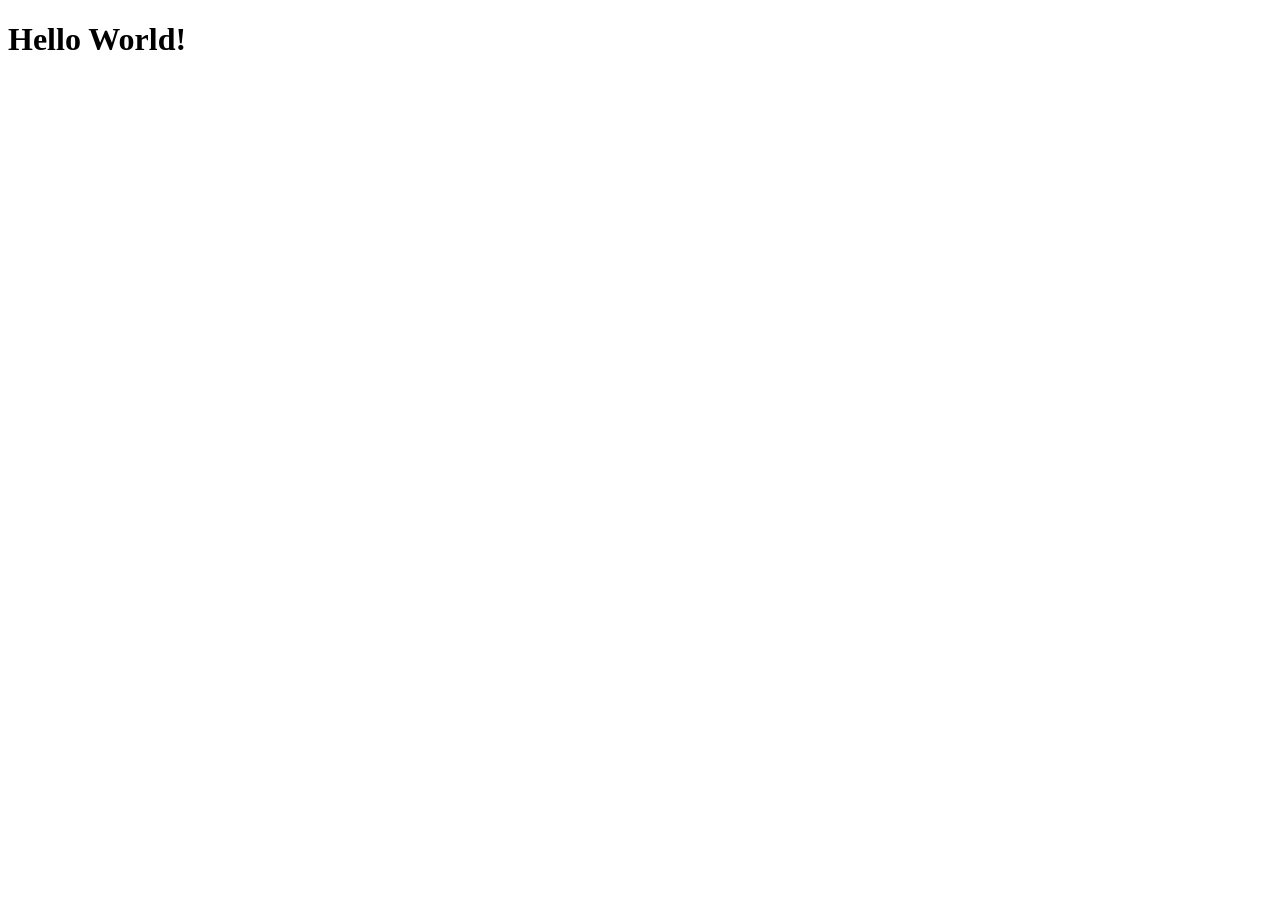
==== index.html @ 8cda1b2a "Add simple Hello World page for GitHub Pages" ====
<!DOCTYPE html>
<html lang="en">
<head>
  <meta charset="UTF-8">
  <meta name="viewport" content="width=device-width, initial-scale=1">
  <title>Hello World</title>
</head>
<body>
  <h1>Hello World!</h1>
</body>
</html>
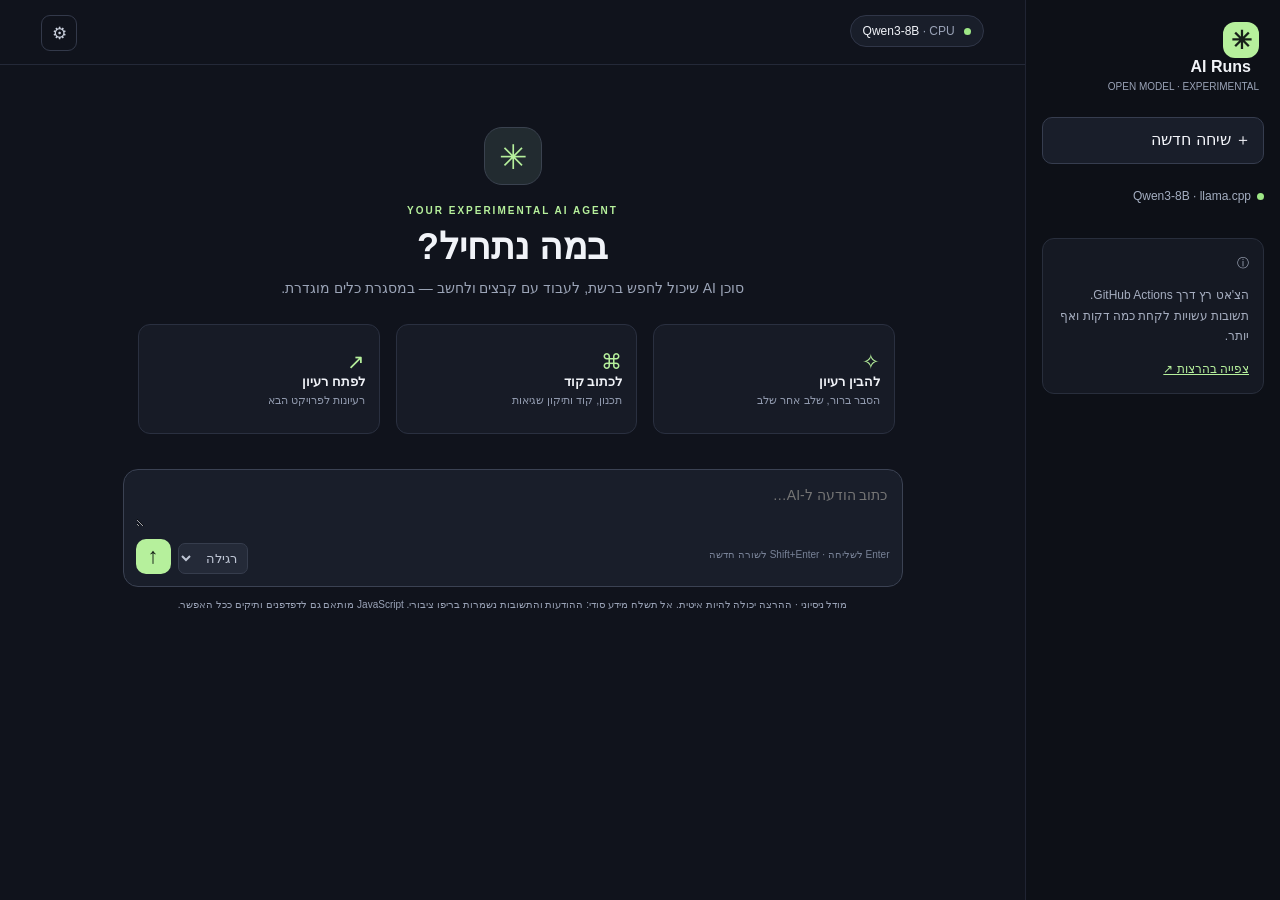
==== commit 5c21db73: "Redirect root Pages entry to chat interface" ====
--- a/index.html
+++ b/index.html
@@ -1,11 +1,13 @@
-<!DOCTYPE html>
-<html lang="en">
+<!doctype html>
+<html lang="he" dir="rtl">
 <head>
-  <meta charset="UTF-8">
+  <meta charset="utf-8">
   <meta name="viewport" content="width=device-width, initial-scale=1">
-  <title>Hello World</title>
+  <meta http-equiv="refresh" content="0; url=./public/">
+  <title>AI Runs</title>
 </head>
 <body>
-  <h1>Hello World!</h1>
+  <p>מעביר לממשק הצ'אט… <a href="./public/">פתיחת הצ'אט</a></p>
+  <script>window.location.replace('./public/');</script>
 </body>
 </html>
